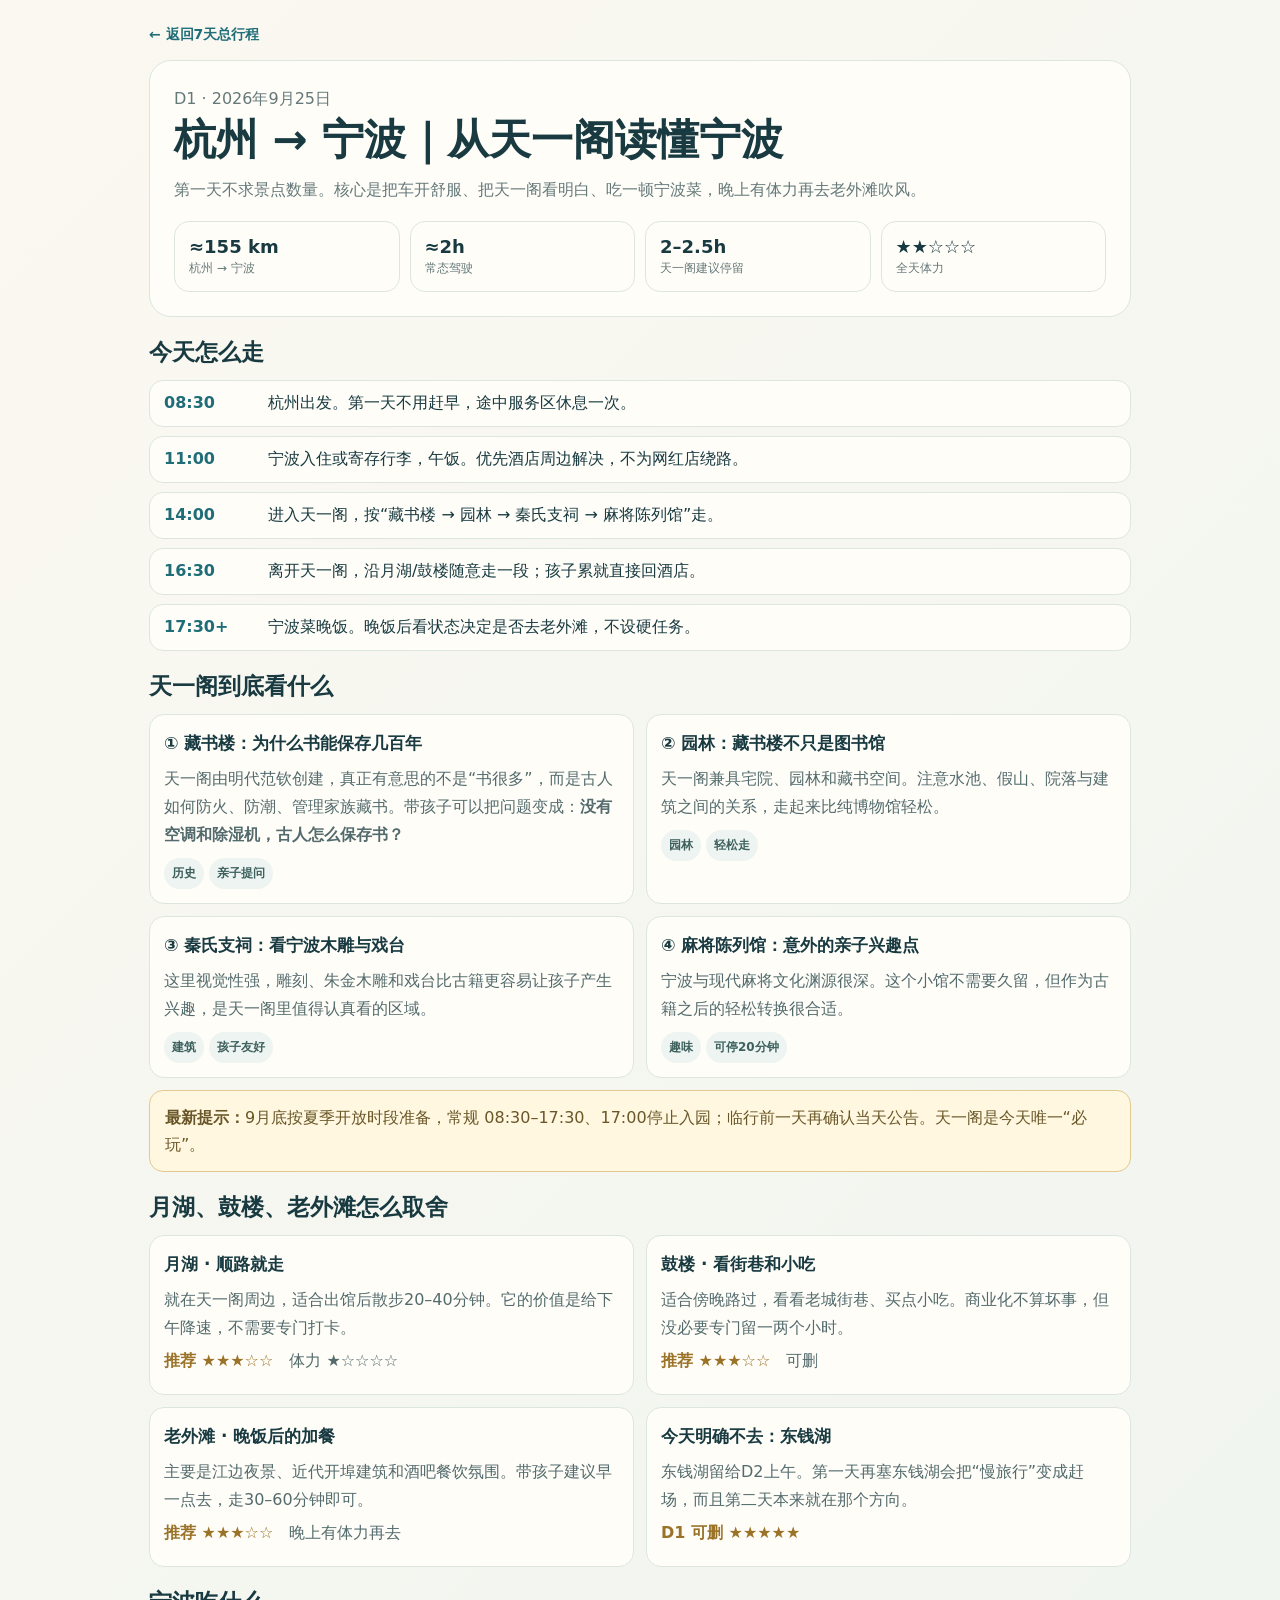
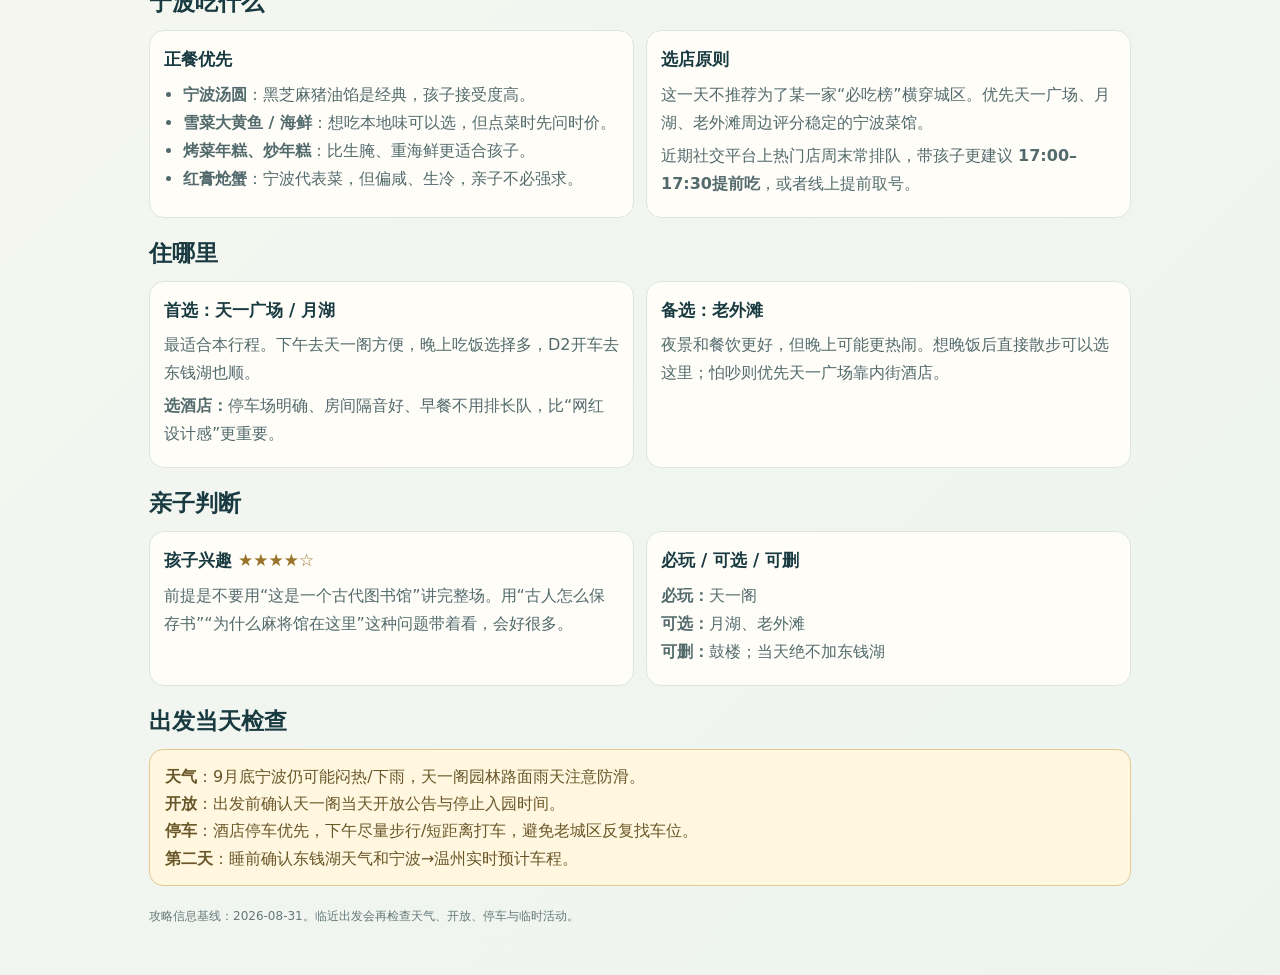
==== day1-ningbo.html @ 139a11cc "feat: add D1 Ningbo detail guide template" ====
<!doctype html>
<html lang="zh-CN"><head><meta charset="utf-8"><meta name="viewport" content="width=device-width,initial-scale=1"><title>D1 宁波详细攻略｜浙江亲子自驾</title><style>:root{--ink:#183a40;--muted:#65797a;--bg:#f7f4ec;--card:#fffdf8;--teal:#1f6d78;--line:#dce6df;--gold:#9a7228}*{box-sizing:border-box}body{margin:0;background:linear-gradient(135deg,#fbf8f1,#edf4ef);color:var(--ink);font-family:"PingFang SC","Microsoft YaHei",system-ui,sans-serif}.page{width:min(1050px,100%);margin:auto;padding:24px clamp(12px,3vw,34px) 50px}a{color:var(--teal);text-decoration:none}.back{font-size:14px;font-weight:700}.hero{margin-top:16px;padding:24px;border-radius:22px;background:var(--card);border:1px solid var(--line)}h1{margin:0 0 8px;font-size:clamp(28px,4vw,42px)}h2{margin:0 0 12px;font-size:23px}.sub{color:var(--muted);line-height:1.7}.facts{display:grid;grid-template-columns:repeat(4,1fr);gap:10px;margin-top:18px}.fact,.card{background:var(--card);border:1px solid var(--line);border-radius:15px;padding:14px}.fact b{display:block;font-size:18px}.fact span{color:var(--muted);font-size:12px}.section{margin-top:20px}.timeline{display:grid;gap:9px}.time{display:grid;grid-template-columns:92px 1fr;gap:12px;padding:12px 14px;border-radius:14px;background:var(--card);border:1px solid var(--line)}.time b{color:var(--teal)}.grid{display:grid;grid-template-columns:repeat(2,1fr);gap:12px}.card{line-height:1.75}.card h3{margin:0 0 6px;font-size:17px}.card p,.card ul{margin:5px 0;color:#536b6d}.card ul{padding-left:19px}.tag{display:inline-block;margin:4px 5px 0 0;padding:5px 8px;border-radius:999px;background:#edf4f1;color:#3e615e;font-size:12px;font-weight:700}.note{padding:13px 15px;border-radius:14px;background:#fff7df;border:1px solid #e2c990;color:#6a5729;line-height:1.7}.stars{color:var(--gold);font-weight:800}.updated{margin-top:22px;color:var(--muted);font-size:12px}@media(max-width:700px){.facts,.grid{grid-template-columns:1fr 1fr}.time{grid-template-columns:76px 1fr}}@media(max-width:480px){.facts,.grid{grid-template-columns:1fr}}</style></head><body><main class="page"><a class="back" href="./index.html">← 返回7天总行程</a><section class="hero"><div class="sub">D1 · 2026年9月25日</div><h1>杭州 → 宁波｜从天一阁读懂宁波</h1><div class="sub">第一天不求景点数量。核心是把车开舒服、把天一阁看明白、吃一顿宁波菜，晚上有体力再去老外滩吹风。</div><div class="facts"><div class="fact"><b>≈155 km</b><span>杭州 → 宁波</span></div><div class="fact"><b>≈2h</b><span>常态驾驶</span></div><div class="fact"><b>2–2.5h</b><span>天一阁建议停留</span></div><div class="fact"><b>★★☆☆☆</b><span>全天体力</span></div></div></section><section class="section"><h2>今天怎么走</h2><div class="timeline"><div class="time"><b>08:30</b><div>杭州出发。第一天不用赶早，途中服务区休息一次。</div></div><div class="time"><b>11:00</b><div>宁波入住或寄存行李，午饭。优先酒店周边解决，不为网红店绕路。</div></div><div class="time"><b>14:00</b><div>进入天一阁，按“藏书楼 → 园林 → 秦氏支祠 → 麻将陈列馆”走。</div></div><div class="time"><b>16:30</b><div>离开天一阁，沿月湖/鼓楼随意走一段；孩子累就直接回酒店。</div></div><div class="time"><b>17:30+</b><div>宁波菜晚饭。晚饭后看状态决定是否去老外滩，不设硬任务。</div></div></div></section><section class="section"><h2>天一阁到底看什么</h2><div class="grid"><article class="card"><h3>① 藏书楼：为什么书能保存几百年</h3><p>天一阁由明代范钦创建，真正有意思的不是“书很多”，而是古人如何防火、防潮、管理家族藏书。带孩子可以把问题变成：<strong>没有空调和除湿机，古人怎么保存书？</strong></p><span class="tag">历史</span><span class="tag">亲子提问</span></article><article class="card"><h3>② 园林：藏书楼不只是图书馆</h3><p>天一阁兼具宅院、园林和藏书空间。注意水池、假山、院落与建筑之间的关系，走起来比纯博物馆轻松。</p><span class="tag">园林</span><span class="tag">轻松走</span></article><article class="card"><h3>③ 秦氏支祠：看宁波木雕与戏台</h3><p>这里视觉性强，雕刻、朱金木雕和戏台比古籍更容易让孩子产生兴趣，是天一阁里值得认真看的区域。</p><span class="tag">建筑</span><span class="tag">孩子友好</span></article><article class="card"><h3>④ 麻将陈列馆：意外的亲子兴趣点</h3><p>宁波与现代麻将文化渊源很深。这个小馆不需要久留，但作为古籍之后的轻松转换很合适。</p><span class="tag">趣味</span><span class="tag">可停20分钟</span></article></div><div class="note" style="margin-top:12px"><strong>最新提示：</strong>9月底按夏季开放时段准备，常规 08:30–17:30、17:00停止入园；临行前一天再确认当天公告。天一阁是今天唯一“必玩”。</div></section><section class="section"><h2>月湖、鼓楼、老外滩怎么取舍</h2><div class="grid"><article class="card"><h3>月湖 · 顺路就走</h3><p>就在天一阁周边，适合出馆后散步20–40分钟。它的价值是给下午降速，不需要专门打卡。</p><p><span class="stars">推荐 ★★★☆☆</span>　体力 ★☆☆☆☆</p></article><article class="card"><h3>鼓楼 · 看街巷和小吃</h3><p>适合傍晚路过，看看老城街巷、买点小吃。商业化不算坏事，但没必要专门留一两个小时。</p><p><span class="stars">推荐 ★★★☆☆</span>　可删</p></article><article class="card"><h3>老外滩 · 晚饭后的加餐</h3><p>主要是江边夜景、近代开埠建筑和酒吧餐饮氛围。带孩子建议早一点去，走30–60分钟即可。</p><p><span class="stars">推荐 ★★★☆☆</span>　晚上有体力再去</p></article><article class="card"><h3>今天明确不去：东钱湖</h3><p>东钱湖留给D2上午。第一天再塞东钱湖会把“慢旅行”变成赶场，而且第二天本来就在那个方向。</p><p><span class="stars">D1 可删 ★★★★★</span></p></article></div></section><section class="section"><h2>宁波吃什么</h2><div class="grid"><article class="card"><h3>正餐优先</h3><ul><li><strong>宁波汤圆</strong>：黑芝麻猪油馅是经典，孩子接受度高。</li><li><strong>雪菜大黄鱼 / 海鲜</strong>：想吃本地味可以选，但点菜时先问时价。</li><li><strong>烤菜年糕、炒年糕</strong>：比生腌、重海鲜更适合孩子。</li><li><strong>红膏炝蟹</strong>：宁波代表菜，但偏咸、生冷，亲子不必强求。</li></ul></article><article class="card"><h3>选店原则</h3><p>这一天不推荐为了某一家“必吃榜”横穿城区。优先天一广场、月湖、老外滩周边评分稳定的宁波菜馆。</p><p>近期社交平台上热门店周末常排队，带孩子更建议 <strong>17:00–17:30提前吃</strong>，或者线上提前取号。</p></article></div></section><section class="section"><h2>住哪里</h2><div class="grid"><article class="card"><h3>首选：天一广场 / 月湖</h3><p>最适合本行程。下午去天一阁方便，晚上吃饭选择多，D2开车去东钱湖也顺。</p><p><strong>选酒店：</strong>停车场明确、房间隔音好、早餐不用排长队，比“网红设计感”更重要。</p></article><article class="card"><h3>备选：老外滩</h3><p>夜景和餐饮更好，但晚上可能更热闹。想晚饭后直接散步可以选这里；怕吵则优先天一广场靠内街酒店。</p></article></div></section><section class="section"><h2>亲子判断</h2><div class="grid"><article class="card"><h3>孩子兴趣 <span class="stars">★★★★☆</span></h3><p>前提是不要用“这是一个古代图书馆”讲完整场。用“古人怎么保存书”“为什么麻将馆在这里”这种问题带着看，会好很多。</p></article><article class="card"><h3>必玩 / 可选 / 可删</h3><p><strong>必玩：</strong>天一阁<br><strong>可选：</strong>月湖、老外滩<br><strong>可删：</strong>鼓楼；当天绝不加东钱湖</p></article></div></section><section class="section"><h2>出发当天检查</h2><div class="note"><strong>天气</strong>：9月底宁波仍可能闷热/下雨，天一阁园林路面雨天注意防滑。<br><strong>开放</strong>：出发前确认天一阁当天开放公告与停止入园时间。<br><strong>停车</strong>：酒店停车优先，下午尽量步行/短距离打车，避免老城区反复找车位。<br><strong>第二天</strong>：睡前确认东钱湖天气和宁波→温州实时预计车程。</div></section><div class="updated">攻略信息基线：2026-08-31。临近出发会再检查天气、开放、停车与临时活动。</div></main></body></html>
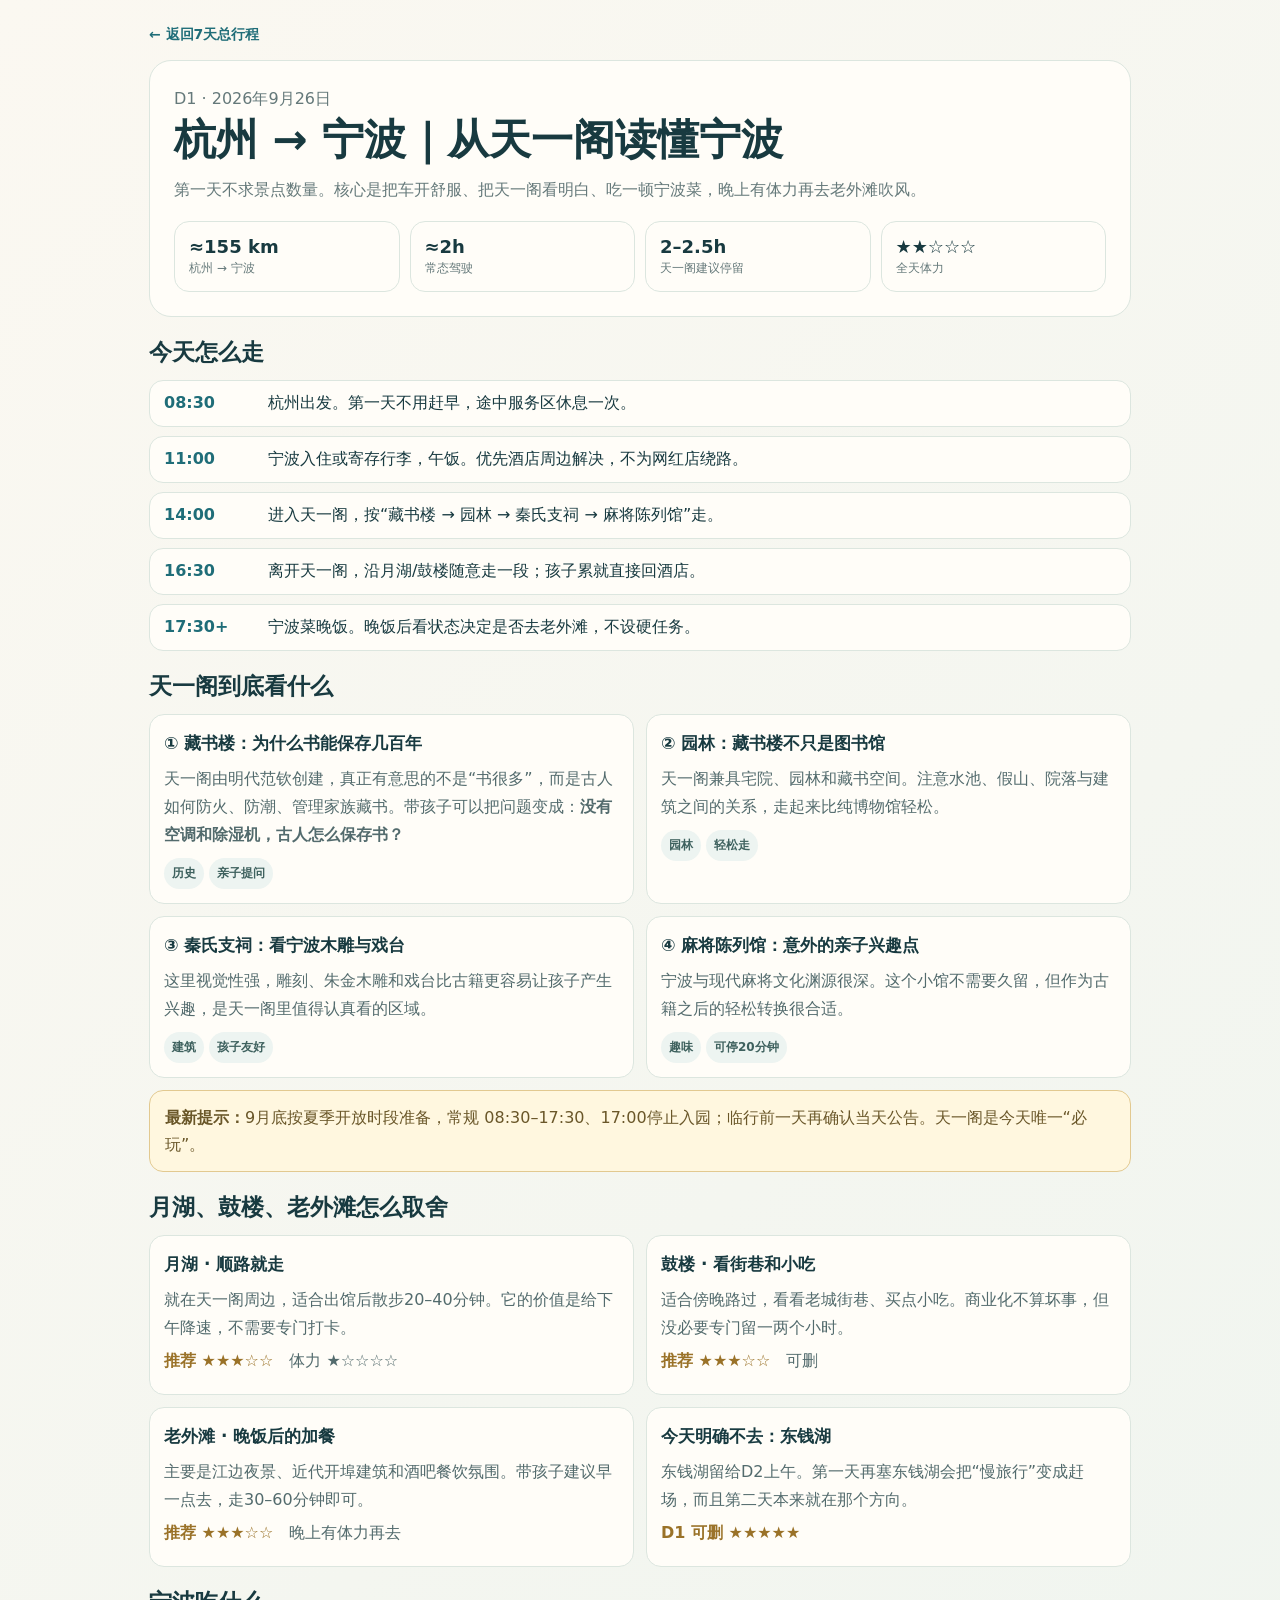
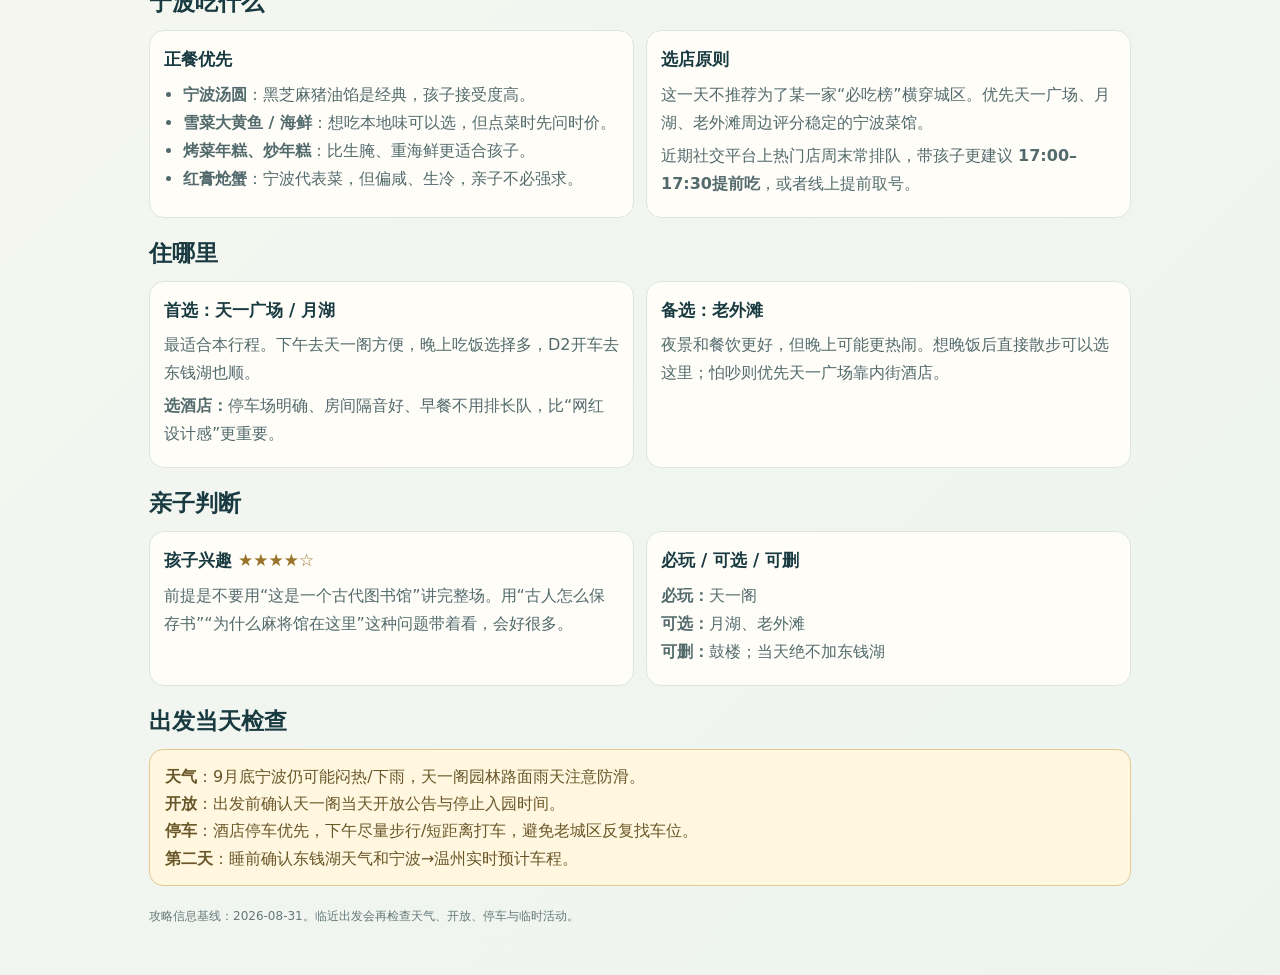
==== commit 39df9b84: "docs: move D1 to Sep 26" ====
--- a/day1-ningbo.html
+++ b/day1-ningbo.html
@@ -1,2 +1,2 @@
 <!doctype html>
-<html lang="zh-CN"><head><meta charset="utf-8"><meta name="viewport" content="width=device-width,initial-scale=1"><title>D1 宁波详细攻略｜浙江亲子自驾</title><style>:root{--ink:#183a40;--muted:#65797a;--bg:#f7f4ec;--card:#fffdf8;--teal:#1f6d78;--line:#dce6df;--gold:#9a7228}*{box-sizing:border-box}body{margin:0;background:linear-gradient(135deg,#fbf8f1,#edf4ef);color:var(--ink);font-family:"PingFang SC","Microsoft YaHei",system-ui,sans-serif}.page{width:min(1050px,100%);margin:auto;padding:24px clamp(12px,3vw,34px) 50px}a{color:var(--teal);text-decoration:none}.back{font-size:14px;font-weight:700}.hero{margin-top:16px;padding:24px;border-radius:22px;background:var(--card);border:1px solid var(--line)}h1{margin:0 0 8px;font-size:clamp(28px,4vw,42px)}h2{margin:0 0 12px;font-size:23px}.sub{color:var(--muted);line-height:1.7}.facts{display:grid;grid-template-columns:repeat(4,1fr);gap:10px;margin-top:18px}.fact,.card{background:var(--card);border:1px solid var(--line);border-radius:15px;padding:14px}.fact b{display:block;font-size:18px}.fact span{color:var(--muted);font-size:12px}.section{margin-top:20px}.timeline{display:grid;gap:9px}.time{display:grid;grid-template-columns:92px 1fr;gap:12px;padding:12px 14px;border-radius:14px;background:var(--card);border:1px solid var(--line)}.time b{color:var(--teal)}.grid{display:grid;grid-template-columns:repeat(2,1fr);gap:12px}.card{line-height:1.75}.card h3{margin:0 0 6px;font-size:17px}.card p,.card ul{margin:5px 0;color:#536b6d}.card ul{padding-left:19px}.tag{display:inline-block;margin:4px 5px 0 0;padding:5px 8px;border-radius:999px;background:#edf4f1;color:#3e615e;font-size:12px;font-weight:700}.note{padding:13px 15px;border-radius:14px;background:#fff7df;border:1px solid #e2c990;color:#6a5729;line-height:1.7}.stars{color:var(--gold);font-weight:800}.updated{margin-top:22px;color:var(--muted);font-size:12px}@media(max-width:700px){.facts,.grid{grid-template-columns:1fr 1fr}.time{grid-template-columns:76px 1fr}}@media(max-width:480px){.facts,.grid{grid-template-columns:1fr}}</style></head><body><main class="page"><a class="back" href="./index.html">← 返回7天总行程</a><section class="hero"><div class="sub">D1 · 2026年9月25日</div><h1>杭州 → 宁波｜从天一阁读懂宁波</h1><div class="sub">第一天不求景点数量。核心是把车开舒服、把天一阁看明白、吃一顿宁波菜，晚上有体力再去老外滩吹风。</div><div class="facts"><div class="fact"><b>≈155 km</b><span>杭州 → 宁波</span></div><div class="fact"><b>≈2h</b><span>常态驾驶</span></div><div class="fact"><b>2–2.5h</b><span>天一阁建议停留</span></div><div class="fact"><b>★★☆☆☆</b><span>全天体力</span></div></div></section><section class="section"><h2>今天怎么走</h2><div class="timeline"><div class="time"><b>08:30</b><div>杭州出发。第一天不用赶早，途中服务区休息一次。</div></div><div class="time"><b>11:00</b><div>宁波入住或寄存行李，午饭。优先酒店周边解决，不为网红店绕路。</div></div><div class="time"><b>14:00</b><div>进入天一阁，按“藏书楼 → 园林 → 秦氏支祠 → 麻将陈列馆”走。</div></div><div class="time"><b>16:30</b><div>离开天一阁，沿月湖/鼓楼随意走一段；孩子累就直接回酒店。</div></div><div class="time"><b>17:30+</b><div>宁波菜晚饭。晚饭后看状态决定是否去老外滩，不设硬任务。</div></div></div></section><section class="section"><h2>天一阁到底看什么</h2><div class="grid"><article class="card"><h3>① 藏书楼：为什么书能保存几百年</h3><p>天一阁由明代范钦创建，真正有意思的不是“书很多”，而是古人如何防火、防潮、管理家族藏书。带孩子可以把问题变成：<strong>没有空调和除湿机，古人怎么保存书？</strong></p><span class="tag">历史</span><span class="tag">亲子提问</span></article><article class="card"><h3>② 园林：藏书楼不只是图书馆</h3><p>天一阁兼具宅院、园林和藏书空间。注意水池、假山、院落与建筑之间的关系，走起来比纯博物馆轻松。</p><span class="tag">园林</span><span class="tag">轻松走</span></article><article class="card"><h3>③ 秦氏支祠：看宁波木雕与戏台</h3><p>这里视觉性强，雕刻、朱金木雕和戏台比古籍更容易让孩子产生兴趣，是天一阁里值得认真看的区域。</p><span class="tag">建筑</span><span class="tag">孩子友好</span></article><article class="card"><h3>④ 麻将陈列馆：意外的亲子兴趣点</h3><p>宁波与现代麻将文化渊源很深。这个小馆不需要久留，但作为古籍之后的轻松转换很合适。</p><span class="tag">趣味</span><span class="tag">可停20分钟</span></article></div><div class="note" style="margin-top:12px"><strong>最新提示：</strong>9月底按夏季开放时段准备，常规 08:30–17:30、17:00停止入园；临行前一天再确认当天公告。天一阁是今天唯一“必玩”。</div></section><section class="section"><h2>月湖、鼓楼、老外滩怎么取舍</h2><div class="grid"><article class="card"><h3>月湖 · 顺路就走</h3><p>就在天一阁周边，适合出馆后散步20–40分钟。它的价值是给下午降速，不需要专门打卡。</p><p><span class="stars">推荐 ★★★☆☆</span>　体力 ★☆☆☆☆</p></article><article class="card"><h3>鼓楼 · 看街巷和小吃</h3><p>适合傍晚路过，看看老城街巷、买点小吃。商业化不算坏事，但没必要专门留一两个小时。</p><p><span class="stars">推荐 ★★★☆☆</span>　可删</p></article><article class="card"><h3>老外滩 · 晚饭后的加餐</h3><p>主要是江边夜景、近代开埠建筑和酒吧餐饮氛围。带孩子建议早一点去，走30–60分钟即可。</p><p><span class="stars">推荐 ★★★☆☆</span>　晚上有体力再去</p></article><article class="card"><h3>今天明确不去：东钱湖</h3><p>东钱湖留给D2上午。第一天再塞东钱湖会把“慢旅行”变成赶场，而且第二天本来就在那个方向。</p><p><span class="stars">D1 可删 ★★★★★</span></p></article></div></section><section class="section"><h2>宁波吃什么</h2><div class="grid"><article class="card"><h3>正餐优先</h3><ul><li><strong>宁波汤圆</strong>：黑芝麻猪油馅是经典，孩子接受度高。</li><li><strong>雪菜大黄鱼 / 海鲜</strong>：想吃本地味可以选，但点菜时先问时价。</li><li><strong>烤菜年糕、炒年糕</strong>：比生腌、重海鲜更适合孩子。</li><li><strong>红膏炝蟹</strong>：宁波代表菜，但偏咸、生冷，亲子不必强求。</li></ul></article><article class="card"><h3>选店原则</h3><p>这一天不推荐为了某一家“必吃榜”横穿城区。优先天一广场、月湖、老外滩周边评分稳定的宁波菜馆。</p><p>近期社交平台上热门店周末常排队，带孩子更建议 <strong>17:00–17:30提前吃</strong>，或者线上提前取号。</p></article></div></section><section class="section"><h2>住哪里</h2><div class="grid"><article class="card"><h3>首选：天一广场 / 月湖</h3><p>最适合本行程。下午去天一阁方便，晚上吃饭选择多，D2开车去东钱湖也顺。</p><p><strong>选酒店：</strong>停车场明确、房间隔音好、早餐不用排长队，比“网红设计感”更重要。</p></article><article class="card"><h3>备选：老外滩</h3><p>夜景和餐饮更好，但晚上可能更热闹。想晚饭后直接散步可以选这里；怕吵则优先天一广场靠内街酒店。</p></article></div></section><section class="section"><h2>亲子判断</h2><div class="grid"><article class="card"><h3>孩子兴趣 <span class="stars">★★★★☆</span></h3><p>前提是不要用“这是一个古代图书馆”讲完整场。用“古人怎么保存书”“为什么麻将馆在这里”这种问题带着看，会好很多。</p></article><article class="card"><h3>必玩 / 可选 / 可删</h3><p><strong>必玩：</strong>天一阁<br><strong>可选：</strong>月湖、老外滩<br><strong>可删：</strong>鼓楼；当天绝不加东钱湖</p></article></div></section><section class="section"><h2>出发当天检查</h2><div class="note"><strong>天气</strong>：9月底宁波仍可能闷热/下雨，天一阁园林路面雨天注意防滑。<br><strong>开放</strong>：出发前确认天一阁当天开放公告与停止入园时间。<br><strong>停车</strong>：酒店停车优先，下午尽量步行/短距离打车，避免老城区反复找车位。<br><strong>第二天</strong>：睡前确认东钱湖天气和宁波→温州实时预计车程。</div></section><div class="updated">攻略信息基线：2026-08-31。临近出发会再检查天气、开放、停车与临时活动。</div></main></body></html>+<html lang="zh-CN"><head><meta charset="utf-8"><meta name="viewport" content="width=device-width,initial-scale=1"><title>D1 宁波详细攻略｜浙江亲子自驾</title><style>:root{--ink:#183a40;--muted:#65797a;--bg:#f7f4ec;--card:#fffdf8;--teal:#1f6d78;--line:#dce6df;--gold:#9a7228}*{box-sizing:border-box}body{margin:0;background:linear-gradient(135deg,#fbf8f1,#edf4ef);color:var(--ink);font-family:"PingFang SC","Microsoft YaHei",system-ui,sans-serif}.page{width:min(1050px,100%);margin:auto;padding:24px clamp(12px,3vw,34px) 50px}a{color:var(--teal);text-decoration:none}.back{font-size:14px;font-weight:700}.hero{margin-top:16px;padding:24px;border-radius:22px;background:var(--card);border:1px solid var(--line)}h1{margin:0 0 8px;font-size:clamp(28px,4vw,42px)}h2{margin:0 0 12px;font-size:23px}.sub{color:var(--muted);line-height:1.7}.facts{display:grid;grid-template-columns:repeat(4,1fr);gap:10px;margin-top:18px}.fact,.card{background:var(--card);border:1px solid var(--line);border-radius:15px;padding:14px}.fact b{display:block;font-size:18px}.fact span{color:var(--muted);font-size:12px}.section{margin-top:20px}.timeline{display:grid;gap:9px}.time{display:grid;grid-template-columns:92px 1fr;gap:12px;padding:12px 14px;border-radius:14px;background:var(--card);border:1px solid var(--line)}.time b{color:var(--teal)}.grid{display:grid;grid-template-columns:repeat(2,1fr);gap:12px}.card{line-height:1.75}.card h3{margin:0 0 6px;font-size:17px}.card p,.card ul{margin:5px 0;color:#536b6d}.card ul{padding-left:19px}.tag{display:inline-block;margin:4px 5px 0 0;padding:5px 8px;border-radius:999px;background:#edf4f1;color:#3e615e;font-size:12px;font-weight:700}.note{padding:13px 15px;border-radius:14px;background:#fff7df;border:1px solid #e2c990;color:#6a5729;line-height:1.7}.stars{color:var(--gold);font-weight:800}.updated{margin-top:22px;color:var(--muted);font-size:12px}@media(max-width:700px){.facts,.grid{grid-template-columns:1fr 1fr}.time{grid-template-columns:76px 1fr}}@media(max-width:480px){.facts,.grid{grid-template-columns:1fr}}</style></head><body><main class="page"><a class="back" href="./index.html">← 返回7天总行程</a><section class="hero"><div class="sub">D1 · 2026年9月26日</div><h1>杭州 → 宁波｜从天一阁读懂宁波</h1><div class="sub">第一天不求景点数量。核心是把车开舒服、把天一阁看明白、吃一顿宁波菜，晚上有体力再去老外滩吹风。</div><div class="facts"><div class="fact"><b>≈155 km</b><span>杭州 → 宁波</span></div><div class="fact"><b>≈2h</b><span>常态驾驶</span></div><div class="fact"><b>2–2.5h</b><span>天一阁建议停留</span></div><div class="fact"><b>★★☆☆☆</b><span>全天体力</span></div></div></section><section class="section"><h2>今天怎么走</h2><div class="timeline"><div class="time"><b>08:30</b><div>杭州出发。第一天不用赶早，途中服务区休息一次。</div></div><div class="time"><b>11:00</b><div>宁波入住或寄存行李，午饭。优先酒店周边解决，不为网红店绕路。</div></div><div class="time"><b>14:00</b><div>进入天一阁，按“藏书楼 → 园林 → 秦氏支祠 → 麻将陈列馆”走。</div></div><div class="time"><b>16:30</b><div>离开天一阁，沿月湖/鼓楼随意走一段；孩子累就直接回酒店。</div></div><div class="time"><b>17:30+</b><div>宁波菜晚饭。晚饭后看状态决定是否去老外滩，不设硬任务。</div></div></div></section><section class="section"><h2>天一阁到底看什么</h2><div class="grid"><article class="card"><h3>① 藏书楼：为什么书能保存几百年</h3><p>天一阁由明代范钦创建，真正有意思的不是“书很多”，而是古人如何防火、防潮、管理家族藏书。带孩子可以把问题变成：<strong>没有空调和除湿机，古人怎么保存书？</strong></p><span class="tag">历史</span><span class="tag">亲子提问</span></article><article class="card"><h3>② 园林：藏书楼不只是图书馆</h3><p>天一阁兼具宅院、园林和藏书空间。注意水池、假山、院落与建筑之间的关系，走起来比纯博物馆轻松。</p><span class="tag">园林</span><span class="tag">轻松走</span></article><article class="card"><h3>③ 秦氏支祠：看宁波木雕与戏台</h3><p>这里视觉性强，雕刻、朱金木雕和戏台比古籍更容易让孩子产生兴趣，是天一阁里值得认真看的区域。</p><span class="tag">建筑</span><span class="tag">孩子友好</span></article><article class="card"><h3>④ 麻将陈列馆：意外的亲子兴趣点</h3><p>宁波与现代麻将文化渊源很深。这个小馆不需要久留，但作为古籍之后的轻松转换很合适。</p><span class="tag">趣味</span><span class="tag">可停20分钟</span></article></div><div class="note" style="margin-top:12px"><strong>最新提示：</strong>9月底按夏季开放时段准备，常规 08:30–17:30、17:00停止入园；临行前一天再确认当天公告。天一阁是今天唯一“必玩”。</div></section><section class="section"><h2>月湖、鼓楼、老外滩怎么取舍</h2><div class="grid"><article class="card"><h3>月湖 · 顺路就走</h3><p>就在天一阁周边，适合出馆后散步20–40分钟。它的价值是给下午降速，不需要专门打卡。</p><p><span class="stars">推荐 ★★★☆☆</span>　体力 ★☆☆☆☆</p></article><article class="card"><h3>鼓楼 · 看街巷和小吃</h3><p>适合傍晚路过，看看老城街巷、买点小吃。商业化不算坏事，但没必要专门留一两个小时。</p><p><span class="stars">推荐 ★★★☆☆</span>　可删</p></article><article class="card"><h3>老外滩 · 晚饭后的加餐</h3><p>主要是江边夜景、近代开埠建筑和酒吧餐饮氛围。带孩子建议早一点去，走30–60分钟即可。</p><p><span class="stars">推荐 ★★★☆☆</span>　晚上有体力再去</p></article><article class="card"><h3>今天明确不去：东钱湖</h3><p>东钱湖留给D2上午。第一天再塞东钱湖会把“慢旅行”变成赶场，而且第二天本来就在那个方向。</p><p><span class="stars">D1 可删 ★★★★★</span></p></article></div></section><section class="section"><h2>宁波吃什么</h2><div class="grid"><article class="card"><h3>正餐优先</h3><ul><li><strong>宁波汤圆</strong>：黑芝麻猪油馅是经典，孩子接受度高。</li><li><strong>雪菜大黄鱼 / 海鲜</strong>：想吃本地味可以选，但点菜时先问时价。</li><li><strong>烤菜年糕、炒年糕</strong>：比生腌、重海鲜更适合孩子。</li><li><strong>红膏炝蟹</strong>：宁波代表菜，但偏咸、生冷，亲子不必强求。</li></ul></article><article class="card"><h3>选店原则</h3><p>这一天不推荐为了某一家“必吃榜”横穿城区。优先天一广场、月湖、老外滩周边评分稳定的宁波菜馆。</p><p>近期社交平台上热门店周末常排队，带孩子更建议 <strong>17:00–17:30提前吃</strong>，或者线上提前取号。</p></article></div></section><section class="section"><h2>住哪里</h2><div class="grid"><article class="card"><h3>首选：天一广场 / 月湖</h3><p>最适合本行程。下午去天一阁方便，晚上吃饭选择多，D2开车去东钱湖也顺。</p><p><strong>选酒店：</strong>停车场明确、房间隔音好、早餐不用排长队，比“网红设计感”更重要。</p></article><article class="card"><h3>备选：老外滩</h3><p>夜景和餐饮更好，但晚上可能更热闹。想晚饭后直接散步可以选这里；怕吵则优先天一广场靠内街酒店。</p></article></div></section><section class="section"><h2>亲子判断</h2><div class="grid"><article class="card"><h3>孩子兴趣 <span class="stars">★★★★☆</span></h3><p>前提是不要用“这是一个古代图书馆”讲完整场。用“古人怎么保存书”“为什么麻将馆在这里”这种问题带着看，会好很多。</p></article><article class="card"><h3>必玩 / 可选 / 可删</h3><p><strong>必玩：</strong>天一阁<br><strong>可选：</strong>月湖、老外滩<br><strong>可删：</strong>鼓楼；当天绝不加东钱湖</p></article></div></section><section class="section"><h2>出发当天检查</h2><div class="note"><strong>天气</strong>：9月底宁波仍可能闷热/下雨，天一阁园林路面雨天注意防滑。<br><strong>开放</strong>：出发前确认天一阁当天开放公告与停止入园时间。<br><strong>停车</strong>：酒店停车优先，下午尽量步行/短距离打车，避免老城区反复找车位。<br><strong>第二天</strong>：睡前确认东钱湖天气和宁波→温州实时预计车程。</div></section><div class="updated">攻略信息基线：2026-08-31。临近出发会再检查天气、开放、停车与临时活动。</div></main></body></html>
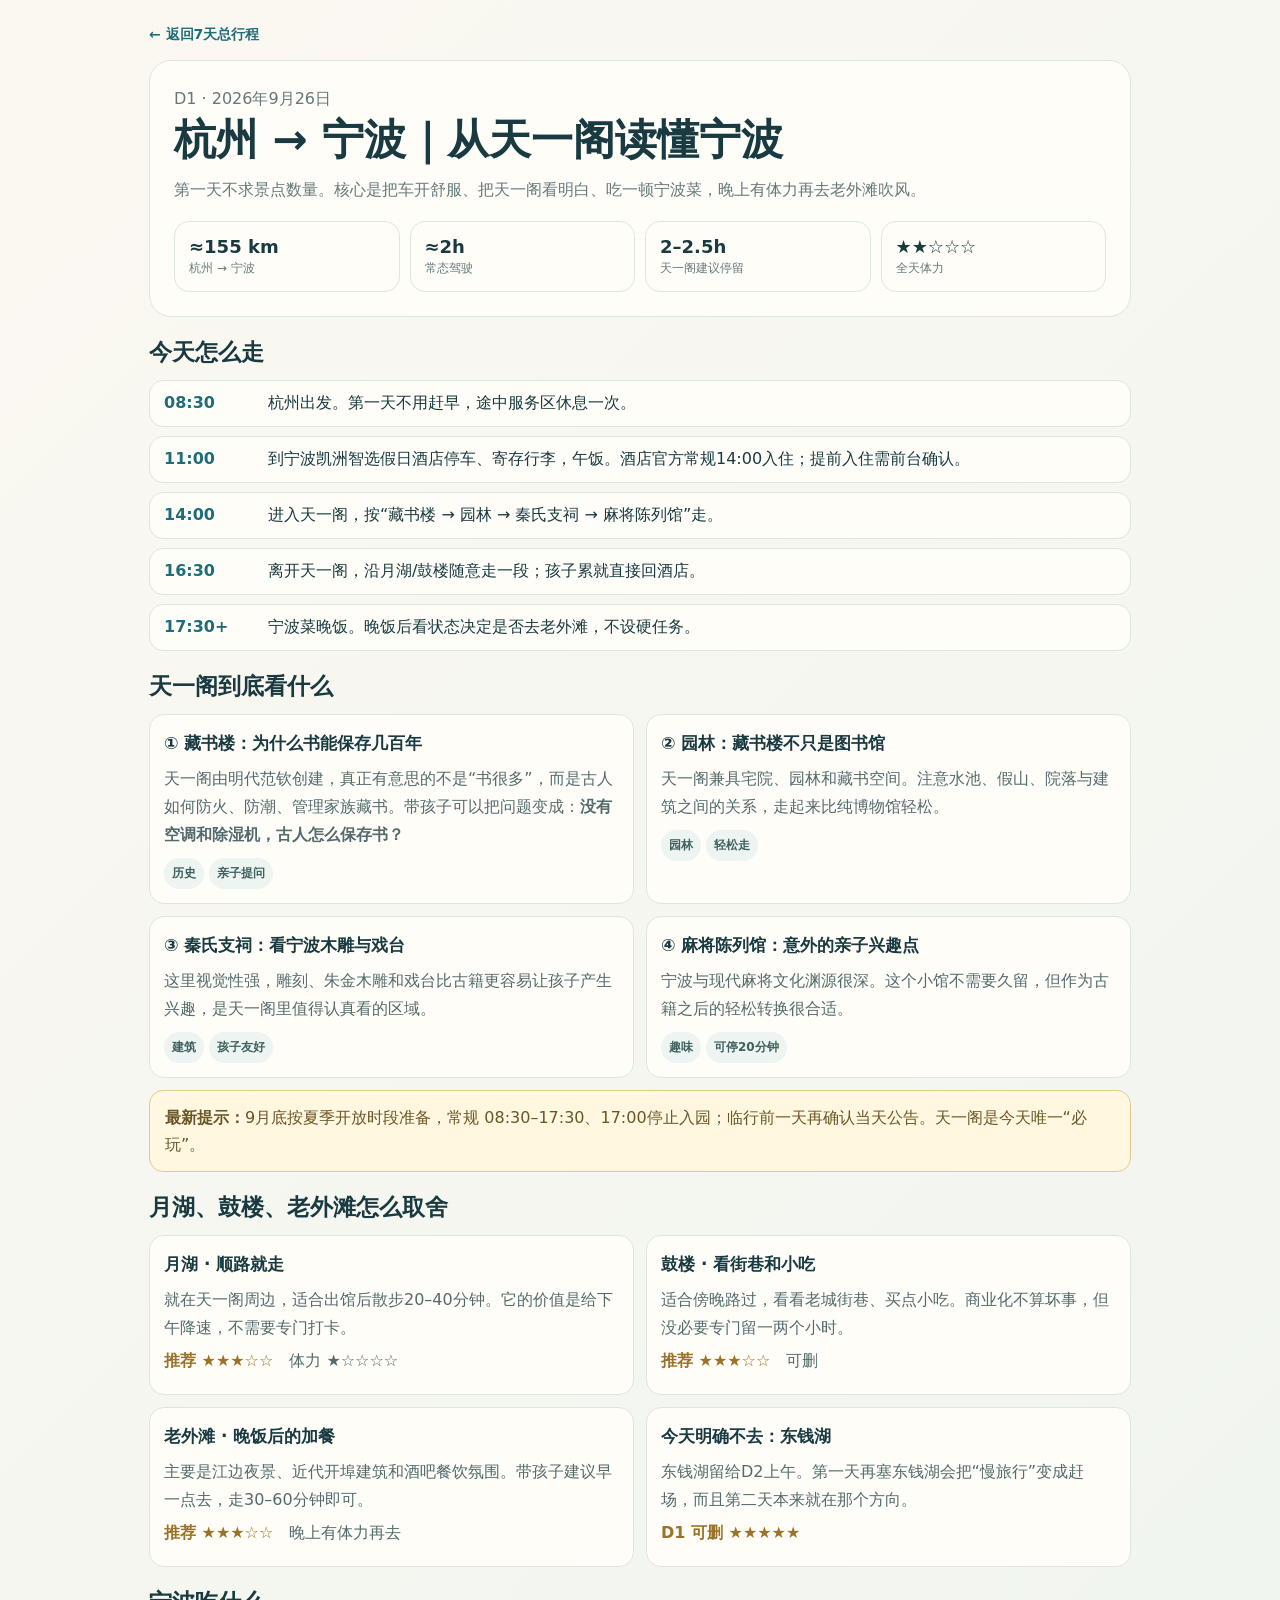
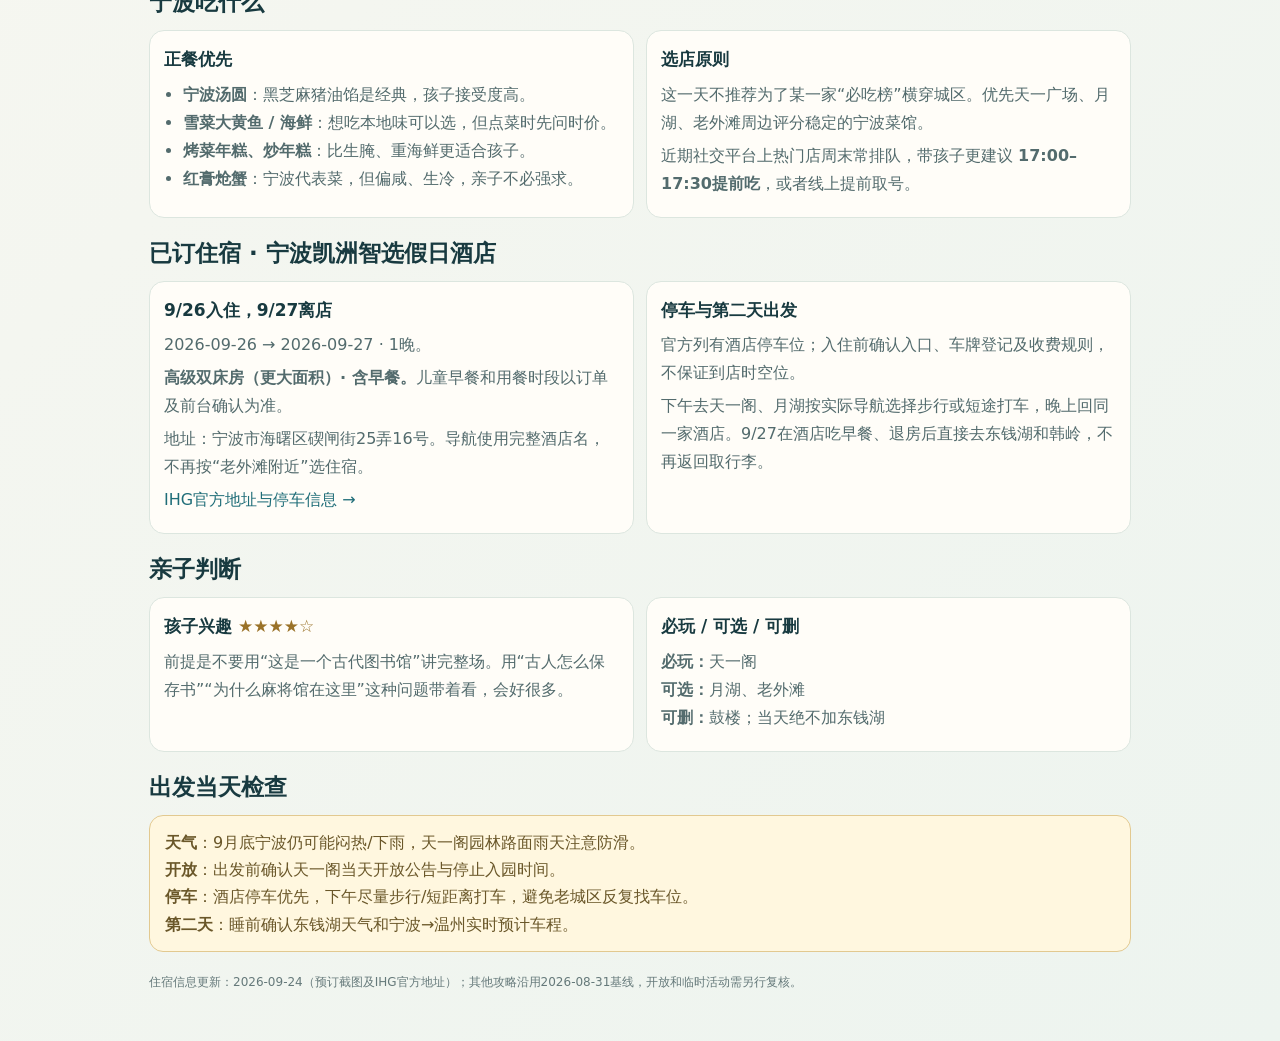
==== commit 50c22510: "docs: keep original route and record first three booked hotels" ====
--- a/day1-ningbo.html
+++ b/day1-ningbo.html
@@ -1,2 +1,2 @@
 <!doctype html>
-<html lang="zh-CN"><head><meta charset="utf-8"><meta name="viewport" content="width=device-width,initial-scale=1"><title>D1 宁波详细攻略｜浙江亲子自驾</title><style>:root{--ink:#183a40;--muted:#65797a;--bg:#f7f4ec;--card:#fffdf8;--teal:#1f6d78;--line:#dce6df;--gold:#9a7228}*{box-sizing:border-box}body{margin:0;background:linear-gradient(135deg,#fbf8f1,#edf4ef);color:var(--ink);font-family:"PingFang SC","Microsoft YaHei",system-ui,sans-serif}.page{width:min(1050px,100%);margin:auto;padding:24px clamp(12px,3vw,34px) 50px}a{color:var(--teal);text-decoration:none}.back{font-size:14px;font-weight:700}.hero{margin-top:16px;padding:24px;border-radius:22px;background:var(--card);border:1px solid var(--line)}h1{margin:0 0 8px;font-size:clamp(28px,4vw,42px)}h2{margin:0 0 12px;font-size:23px}.sub{color:var(--muted);line-height:1.7}.facts{display:grid;grid-template-columns:repeat(4,1fr);gap:10px;margin-top:18px}.fact,.card{background:var(--card);border:1px solid var(--line);border-radius:15px;padding:14px}.fact b{display:block;font-size:18px}.fact span{color:var(--muted);font-size:12px}.section{margin-top:20px}.timeline{display:grid;gap:9px}.time{display:grid;grid-template-columns:92px 1fr;gap:12px;padding:12px 14px;border-radius:14px;background:var(--card);border:1px solid var(--line)}.time b{color:var(--teal)}.grid{display:grid;grid-template-columns:repeat(2,1fr);gap:12px}.card{line-height:1.75}.card h3{margin:0 0 6px;font-size:17px}.card p,.card ul{margin:5px 0;color:#536b6d}.card ul{padding-left:19px}.tag{display:inline-block;margin:4px 5px 0 0;padding:5px 8px;border-radius:999px;background:#edf4f1;color:#3e615e;font-size:12px;font-weight:700}.note{padding:13px 15px;border-radius:14px;background:#fff7df;border:1px solid #e2c990;color:#6a5729;line-height:1.7}.stars{color:var(--gold);font-weight:800}.updated{margin-top:22px;color:var(--muted);font-size:12px}@media(max-width:700px){.facts,.grid{grid-template-columns:1fr 1fr}.time{grid-template-columns:76px 1fr}}@media(max-width:480px){.facts,.grid{grid-template-columns:1fr}}</style></head><body><main class="page"><a class="back" href="./index.html">← 返回7天总行程</a><section class="hero"><div class="sub">D1 · 2026年9月26日</div><h1>杭州 → 宁波｜从天一阁读懂宁波</h1><div class="sub">第一天不求景点数量。核心是把车开舒服、把天一阁看明白、吃一顿宁波菜，晚上有体力再去老外滩吹风。</div><div class="facts"><div class="fact"><b>≈155 km</b><span>杭州 → 宁波</span></div><div class="fact"><b>≈2h</b><span>常态驾驶</span></div><div class="fact"><b>2–2.5h</b><span>天一阁建议停留</span></div><div class="fact"><b>★★☆☆☆</b><span>全天体力</span></div></div></section><section class="section"><h2>今天怎么走</h2><div class="timeline"><div class="time"><b>08:30</b><div>杭州出发。第一天不用赶早，途中服务区休息一次。</div></div><div class="time"><b>11:00</b><div>宁波入住或寄存行李，午饭。优先酒店周边解决，不为网红店绕路。</div></div><div class="time"><b>14:00</b><div>进入天一阁，按“藏书楼 → 园林 → 秦氏支祠 → 麻将陈列馆”走。</div></div><div class="time"><b>16:30</b><div>离开天一阁，沿月湖/鼓楼随意走一段；孩子累就直接回酒店。</div></div><div class="time"><b>17:30+</b><div>宁波菜晚饭。晚饭后看状态决定是否去老外滩，不设硬任务。</div></div></div></section><section class="section"><h2>天一阁到底看什么</h2><div class="grid"><article class="card"><h3>① 藏书楼：为什么书能保存几百年</h3><p>天一阁由明代范钦创建，真正有意思的不是“书很多”，而是古人如何防火、防潮、管理家族藏书。带孩子可以把问题变成：<strong>没有空调和除湿机，古人怎么保存书？</strong></p><span class="tag">历史</span><span class="tag">亲子提问</span></article><article class="card"><h3>② 园林：藏书楼不只是图书馆</h3><p>天一阁兼具宅院、园林和藏书空间。注意水池、假山、院落与建筑之间的关系，走起来比纯博物馆轻松。</p><span class="tag">园林</span><span class="tag">轻松走</span></article><article class="card"><h3>③ 秦氏支祠：看宁波木雕与戏台</h3><p>这里视觉性强，雕刻、朱金木雕和戏台比古籍更容易让孩子产生兴趣，是天一阁里值得认真看的区域。</p><span class="tag">建筑</span><span class="tag">孩子友好</span></article><article class="card"><h3>④ 麻将陈列馆：意外的亲子兴趣点</h3><p>宁波与现代麻将文化渊源很深。这个小馆不需要久留，但作为古籍之后的轻松转换很合适。</p><span class="tag">趣味</span><span class="tag">可停20分钟</span></article></div><div class="note" style="margin-top:12px"><strong>最新提示：</strong>9月底按夏季开放时段准备，常规 08:30–17:30、17:00停止入园；临行前一天再确认当天公告。天一阁是今天唯一“必玩”。</div></section><section class="section"><h2>月湖、鼓楼、老外滩怎么取舍</h2><div class="grid"><article class="card"><h3>月湖 · 顺路就走</h3><p>就在天一阁周边，适合出馆后散步20–40分钟。它的价值是给下午降速，不需要专门打卡。</p><p><span class="stars">推荐 ★★★☆☆</span>　体力 ★☆☆☆☆</p></article><article class="card"><h3>鼓楼 · 看街巷和小吃</h3><p>适合傍晚路过，看看老城街巷、买点小吃。商业化不算坏事，但没必要专门留一两个小时。</p><p><span class="stars">推荐 ★★★☆☆</span>　可删</p></article><article class="card"><h3>老外滩 · 晚饭后的加餐</h3><p>主要是江边夜景、近代开埠建筑和酒吧餐饮氛围。带孩子建议早一点去，走30–60分钟即可。</p><p><span class="stars">推荐 ★★★☆☆</span>　晚上有体力再去</p></article><article class="card"><h3>今天明确不去：东钱湖</h3><p>东钱湖留给D2上午。第一天再塞东钱湖会把“慢旅行”变成赶场，而且第二天本来就在那个方向。</p><p><span class="stars">D1 可删 ★★★★★</span></p></article></div></section><section class="section"><h2>宁波吃什么</h2><div class="grid"><article class="card"><h3>正餐优先</h3><ul><li><strong>宁波汤圆</strong>：黑芝麻猪油馅是经典，孩子接受度高。</li><li><strong>雪菜大黄鱼 / 海鲜</strong>：想吃本地味可以选，但点菜时先问时价。</li><li><strong>烤菜年糕、炒年糕</strong>：比生腌、重海鲜更适合孩子。</li><li><strong>红膏炝蟹</strong>：宁波代表菜，但偏咸、生冷，亲子不必强求。</li></ul></article><article class="card"><h3>选店原则</h3><p>这一天不推荐为了某一家“必吃榜”横穿城区。优先天一广场、月湖、老外滩周边评分稳定的宁波菜馆。</p><p>近期社交平台上热门店周末常排队，带孩子更建议 <strong>17:00–17:30提前吃</strong>，或者线上提前取号。</p></article></div></section><section class="section"><h2>住哪里</h2><div class="grid"><article class="card"><h3>首选：天一广场 / 月湖</h3><p>最适合本行程。下午去天一阁方便，晚上吃饭选择多，D2开车去东钱湖也顺。</p><p><strong>选酒店：</strong>停车场明确、房间隔音好、早餐不用排长队，比“网红设计感”更重要。</p></article><article class="card"><h3>备选：老外滩</h3><p>夜景和餐饮更好，但晚上可能更热闹。想晚饭后直接散步可以选这里；怕吵则优先天一广场靠内街酒店。</p></article></div></section><section class="section"><h2>亲子判断</h2><div class="grid"><article class="card"><h3>孩子兴趣 <span class="stars">★★★★☆</span></h3><p>前提是不要用“这是一个古代图书馆”讲完整场。用“古人怎么保存书”“为什么麻将馆在这里”这种问题带着看，会好很多。</p></article><article class="card"><h3>必玩 / 可选 / 可删</h3><p><strong>必玩：</strong>天一阁<br><strong>可选：</strong>月湖、老外滩<br><strong>可删：</strong>鼓楼；当天绝不加东钱湖</p></article></div></section><section class="section"><h2>出发当天检查</h2><div class="note"><strong>天气</strong>：9月底宁波仍可能闷热/下雨，天一阁园林路面雨天注意防滑。<br><strong>开放</strong>：出发前确认天一阁当天开放公告与停止入园时间。<br><strong>停车</strong>：酒店停车优先，下午尽量步行/短距离打车，避免老城区反复找车位。<br><strong>第二天</strong>：睡前确认东钱湖天气和宁波→温州实时预计车程。</div></section><div class="updated">攻略信息基线：2026-08-31。临近出发会再检查天气、开放、停车与临时活动。</div></main></body></html>+<html lang="zh-CN"><head><meta charset="utf-8"><meta name="viewport" content="width=device-width,initial-scale=1"><title>D1 宁波详细攻略｜浙江亲子自驾</title><style>:root{--ink:#183a40;--muted:#65797a;--bg:#f7f4ec;--card:#fffdf8;--teal:#1f6d78;--line:#dce6df;--gold:#9a7228}*{box-sizing:border-box}body{margin:0;background:linear-gradient(135deg,#fbf8f1,#edf4ef);color:var(--ink);font-family:"PingFang SC","Microsoft YaHei",system-ui,sans-serif}.page{width:min(1050px,100%);margin:auto;padding:24px clamp(12px,3vw,34px) 50px}a{color:var(--teal);text-decoration:none}.back{font-size:14px;font-weight:700}.hero{margin-top:16px;padding:24px;border-radius:22px;background:var(--card);border:1px solid var(--line)}h1{margin:0 0 8px;font-size:clamp(28px,4vw,42px)}h2{margin:0 0 12px;font-size:23px}.sub{color:var(--muted);line-height:1.7}.facts{display:grid;grid-template-columns:repeat(4,1fr);gap:10px;margin-top:18px}.fact,.card{background:var(--card);border:1px solid var(--line);border-radius:15px;padding:14px}.fact b{display:block;font-size:18px}.fact span{color:var(--muted);font-size:12px}.section{margin-top:20px}.timeline{display:grid;gap:9px}.time{display:grid;grid-template-columns:92px 1fr;gap:12px;padding:12px 14px;border-radius:14px;background:var(--card);border:1px solid var(--line)}.time b{color:var(--teal)}.grid{display:grid;grid-template-columns:repeat(2,1fr);gap:12px}.card{line-height:1.75}.card h3{margin:0 0 6px;font-size:17px}.card p,.card ul{margin:5px 0;color:#536b6d}.card ul{padding-left:19px}.tag{display:inline-block;margin:4px 5px 0 0;padding:5px 8px;border-radius:999px;background:#edf4f1;color:#3e615e;font-size:12px;font-weight:700}.note{padding:13px 15px;border-radius:14px;background:#fff7df;border:1px solid #e2c990;color:#6a5729;line-height:1.7}.stars{color:var(--gold);font-weight:800}.updated{margin-top:22px;color:var(--muted);font-size:12px}@media(max-width:700px){.facts,.grid{grid-template-columns:1fr 1fr}.time{grid-template-columns:76px 1fr}}@media(max-width:480px){.facts,.grid{grid-template-columns:1fr}}</style></head><body><main class="page"><a class="back" href="./index.html">← 返回7天总行程</a><section class="hero"><div class="sub">D1 · 2026年9月26日</div><h1>杭州 → 宁波｜从天一阁读懂宁波</h1><div class="sub">第一天不求景点数量。核心是把车开舒服、把天一阁看明白、吃一顿宁波菜，晚上有体力再去老外滩吹风。</div><div class="facts"><div class="fact"><b>≈155 km</b><span>杭州 → 宁波</span></div><div class="fact"><b>≈2h</b><span>常态驾驶</span></div><div class="fact"><b>2–2.5h</b><span>天一阁建议停留</span></div><div class="fact"><b>★★☆☆☆</b><span>全天体力</span></div></div></section><section class="section"><h2>今天怎么走</h2><div class="timeline"><div class="time"><b>08:30</b><div>杭州出发。第一天不用赶早，途中服务区休息一次。</div></div><div class="time"><b>11:00</b><div>到宁波凯洲智选假日酒店停车、寄存行李，午饭。酒店官方常规14:00入住；提前入住需前台确认。</div></div><div class="time"><b>14:00</b><div>进入天一阁，按“藏书楼 → 园林 → 秦氏支祠 → 麻将陈列馆”走。</div></div><div class="time"><b>16:30</b><div>离开天一阁，沿月湖/鼓楼随意走一段；孩子累就直接回酒店。</div></div><div class="time"><b>17:30+</b><div>宁波菜晚饭。晚饭后看状态决定是否去老外滩，不设硬任务。</div></div></div></section><section class="section"><h2>天一阁到底看什么</h2><div class="grid"><article class="card"><h3>① 藏书楼：为什么书能保存几百年</h3><p>天一阁由明代范钦创建，真正有意思的不是“书很多”，而是古人如何防火、防潮、管理家族藏书。带孩子可以把问题变成：<strong>没有空调和除湿机，古人怎么保存书？</strong></p><span class="tag">历史</span><span class="tag">亲子提问</span></article><article class="card"><h3>② 园林：藏书楼不只是图书馆</h3><p>天一阁兼具宅院、园林和藏书空间。注意水池、假山、院落与建筑之间的关系，走起来比纯博物馆轻松。</p><span class="tag">园林</span><span class="tag">轻松走</span></article><article class="card"><h3>③ 秦氏支祠：看宁波木雕与戏台</h3><p>这里视觉性强，雕刻、朱金木雕和戏台比古籍更容易让孩子产生兴趣，是天一阁里值得认真看的区域。</p><span class="tag">建筑</span><span class="tag">孩子友好</span></article><article class="card"><h3>④ 麻将陈列馆：意外的亲子兴趣点</h3><p>宁波与现代麻将文化渊源很深。这个小馆不需要久留，但作为古籍之后的轻松转换很合适。</p><span class="tag">趣味</span><span class="tag">可停20分钟</span></article></div><div class="note" style="margin-top:12px"><strong>最新提示：</strong>9月底按夏季开放时段准备，常规 08:30–17:30、17:00停止入园；临行前一天再确认当天公告。天一阁是今天唯一“必玩”。</div></section><section class="section"><h2>月湖、鼓楼、老外滩怎么取舍</h2><div class="grid"><article class="card"><h3>月湖 · 顺路就走</h3><p>就在天一阁周边，适合出馆后散步20–40分钟。它的价值是给下午降速，不需要专门打卡。</p><p><span class="stars">推荐 ★★★☆☆</span>　体力 ★☆☆☆☆</p></article><article class="card"><h3>鼓楼 · 看街巷和小吃</h3><p>适合傍晚路过，看看老城街巷、买点小吃。商业化不算坏事，但没必要专门留一两个小时。</p><p><span class="stars">推荐 ★★★☆☆</span>　可删</p></article><article class="card"><h3>老外滩 · 晚饭后的加餐</h3><p>主要是江边夜景、近代开埠建筑和酒吧餐饮氛围。带孩子建议早一点去，走30–60分钟即可。</p><p><span class="stars">推荐 ★★★☆☆</span>　晚上有体力再去</p></article><article class="card"><h3>今天明确不去：东钱湖</h3><p>东钱湖留给D2上午。第一天再塞东钱湖会把“慢旅行”变成赶场，而且第二天本来就在那个方向。</p><p><span class="stars">D1 可删 ★★★★★</span></p></article></div></section><section class="section"><h2>宁波吃什么</h2><div class="grid"><article class="card"><h3>正餐优先</h3><ul><li><strong>宁波汤圆</strong>：黑芝麻猪油馅是经典，孩子接受度高。</li><li><strong>雪菜大黄鱼 / 海鲜</strong>：想吃本地味可以选，但点菜时先问时价。</li><li><strong>烤菜年糕、炒年糕</strong>：比生腌、重海鲜更适合孩子。</li><li><strong>红膏炝蟹</strong>：宁波代表菜，但偏咸、生冷，亲子不必强求。</li></ul></article><article class="card"><h3>选店原则</h3><p>这一天不推荐为了某一家“必吃榜”横穿城区。优先天一广场、月湖、老外滩周边评分稳定的宁波菜馆。</p><p>近期社交平台上热门店周末常排队，带孩子更建议 <strong>17:00–17:30提前吃</strong>，或者线上提前取号。</p></article></div></section><section class="section" id="booked-hotel"><h2>已订住宿 · 宁波凯洲智选假日酒店</h2><div class="grid"><article class="card"><h3>9/26入住，9/27离店</h3><p><time datetime="2026-09-26">2026-09-26</time> → <time datetime="2026-09-27">2026-09-27</time> · 1晚。</p><p><strong>高级双床房（更大面积）· 含早餐。</strong>儿童早餐和用餐时段以订单及前台确认为准。</p><p>地址：宁波市海曙区碶闸街25弄16号。导航使用完整酒店名，不再按“老外滩附近”选住宿。</p><p><a href="https://www.ihg.com/holidayinnexpress/hotels/cn/zh/ningbo/ngbcc/hoteldetail/directions" target="_blank" rel="noopener noreferrer">IHG官方地址与停车信息 →</a></p></article><article class="card"><h3>停车与第二天出发</h3><p>官方列有酒店停车位；入住前确认入口、车牌登记及收费规则，不保证到店时空位。</p><p>下午去天一阁、月湖按实际导航选择步行或短途打车，晚上回同一家酒店。9/27在酒店吃早餐、退房后直接去东钱湖和韩岭，不再返回取行李。</p></article></div></section><section class="section"><h2>亲子判断</h2><div class="grid"><article class="card"><h3>孩子兴趣 <span class="stars">★★★★☆</span></h3><p>前提是不要用“这是一个古代图书馆”讲完整场。用“古人怎么保存书”“为什么麻将馆在这里”这种问题带着看，会好很多。</p></article><article class="card"><h3>必玩 / 可选 / 可删</h3><p><strong>必玩：</strong>天一阁<br><strong>可选：</strong>月湖、老外滩<br><strong>可删：</strong>鼓楼；当天绝不加东钱湖</p></article></div></section><section class="section"><h2>出发当天检查</h2><div class="note"><strong>天气</strong>：9月底宁波仍可能闷热/下雨，天一阁园林路面雨天注意防滑。<br><strong>开放</strong>：出发前确认天一阁当天开放公告与停止入园时间。<br><strong>停车</strong>：酒店停车优先，下午尽量步行/短距离打车，避免老城区反复找车位。<br><strong>第二天</strong>：睡前确认东钱湖天气和宁波→温州实时预计车程。</div></section><div class="updated">住宿信息更新：2026-09-24（预订截图及IHG官方地址）；其他攻略沿用2026-08-31基线，开放和临时活动需另行复核。</div></main></body></html>
